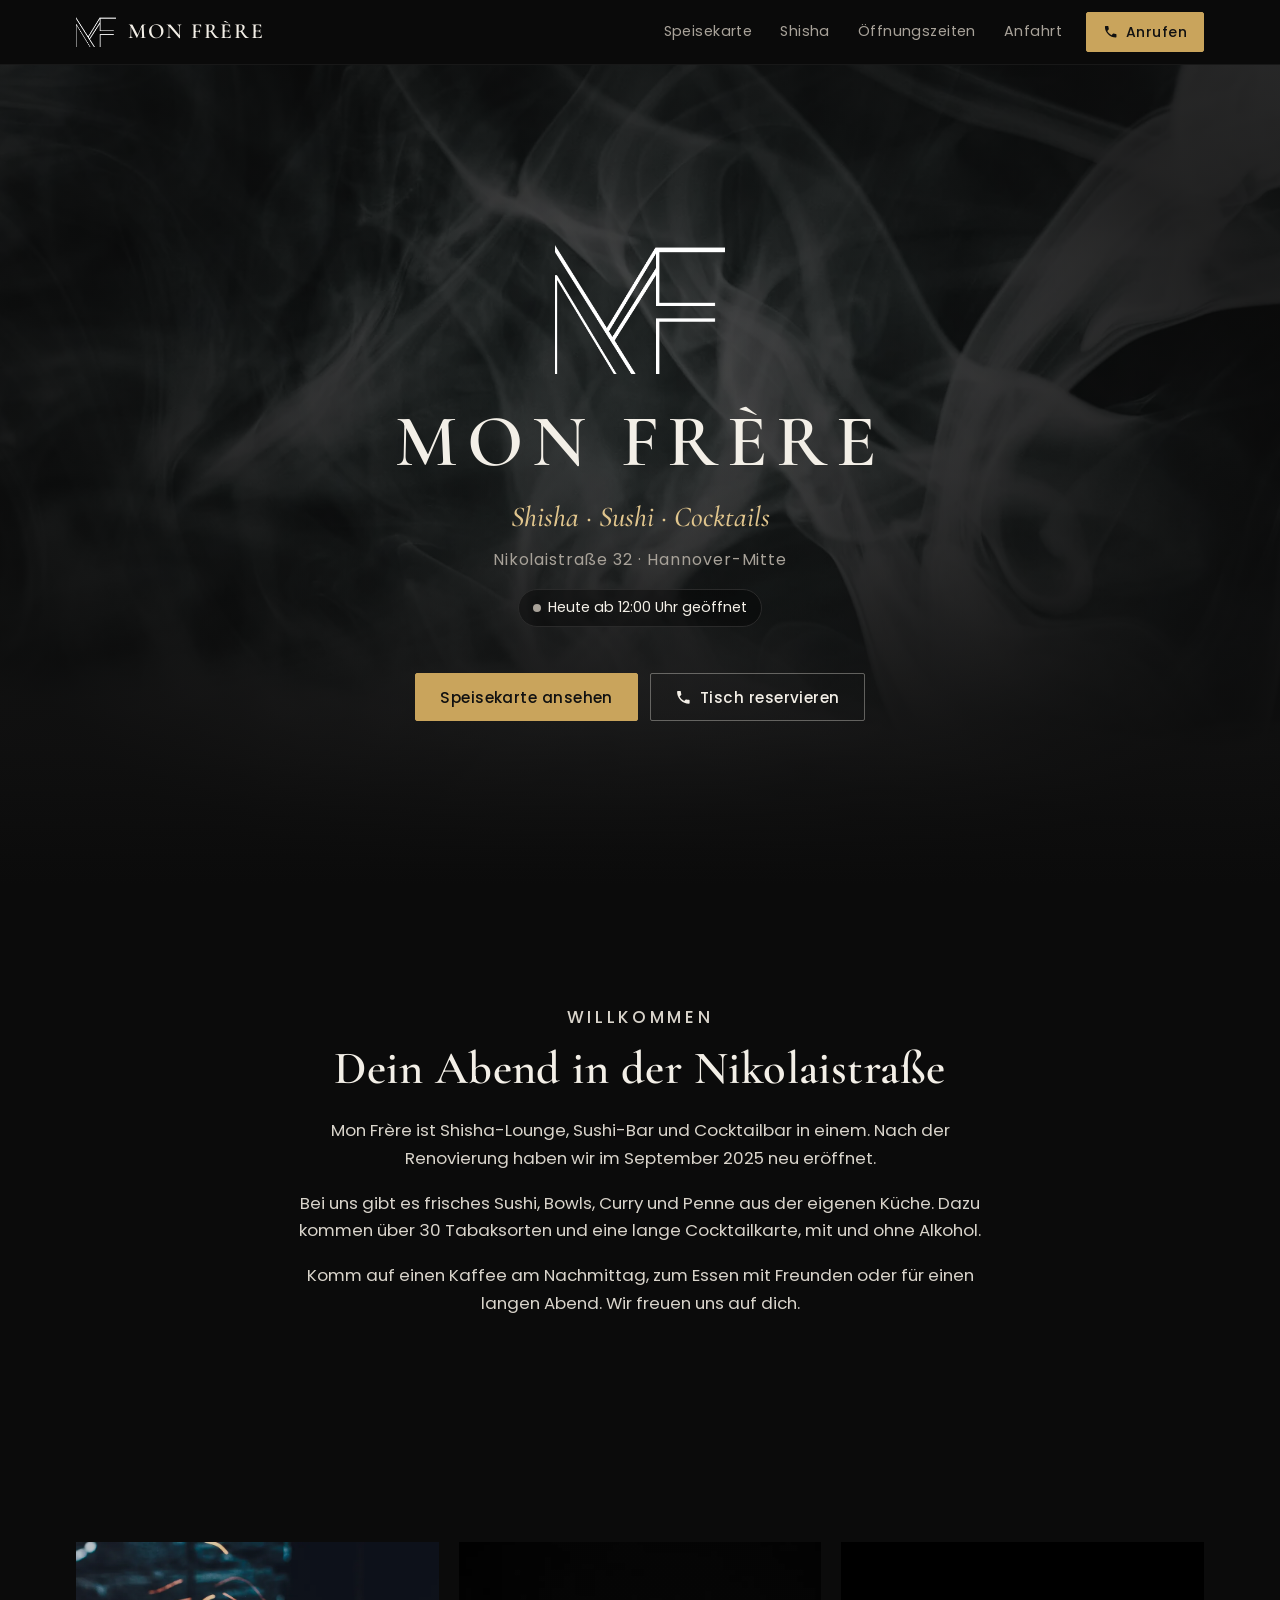
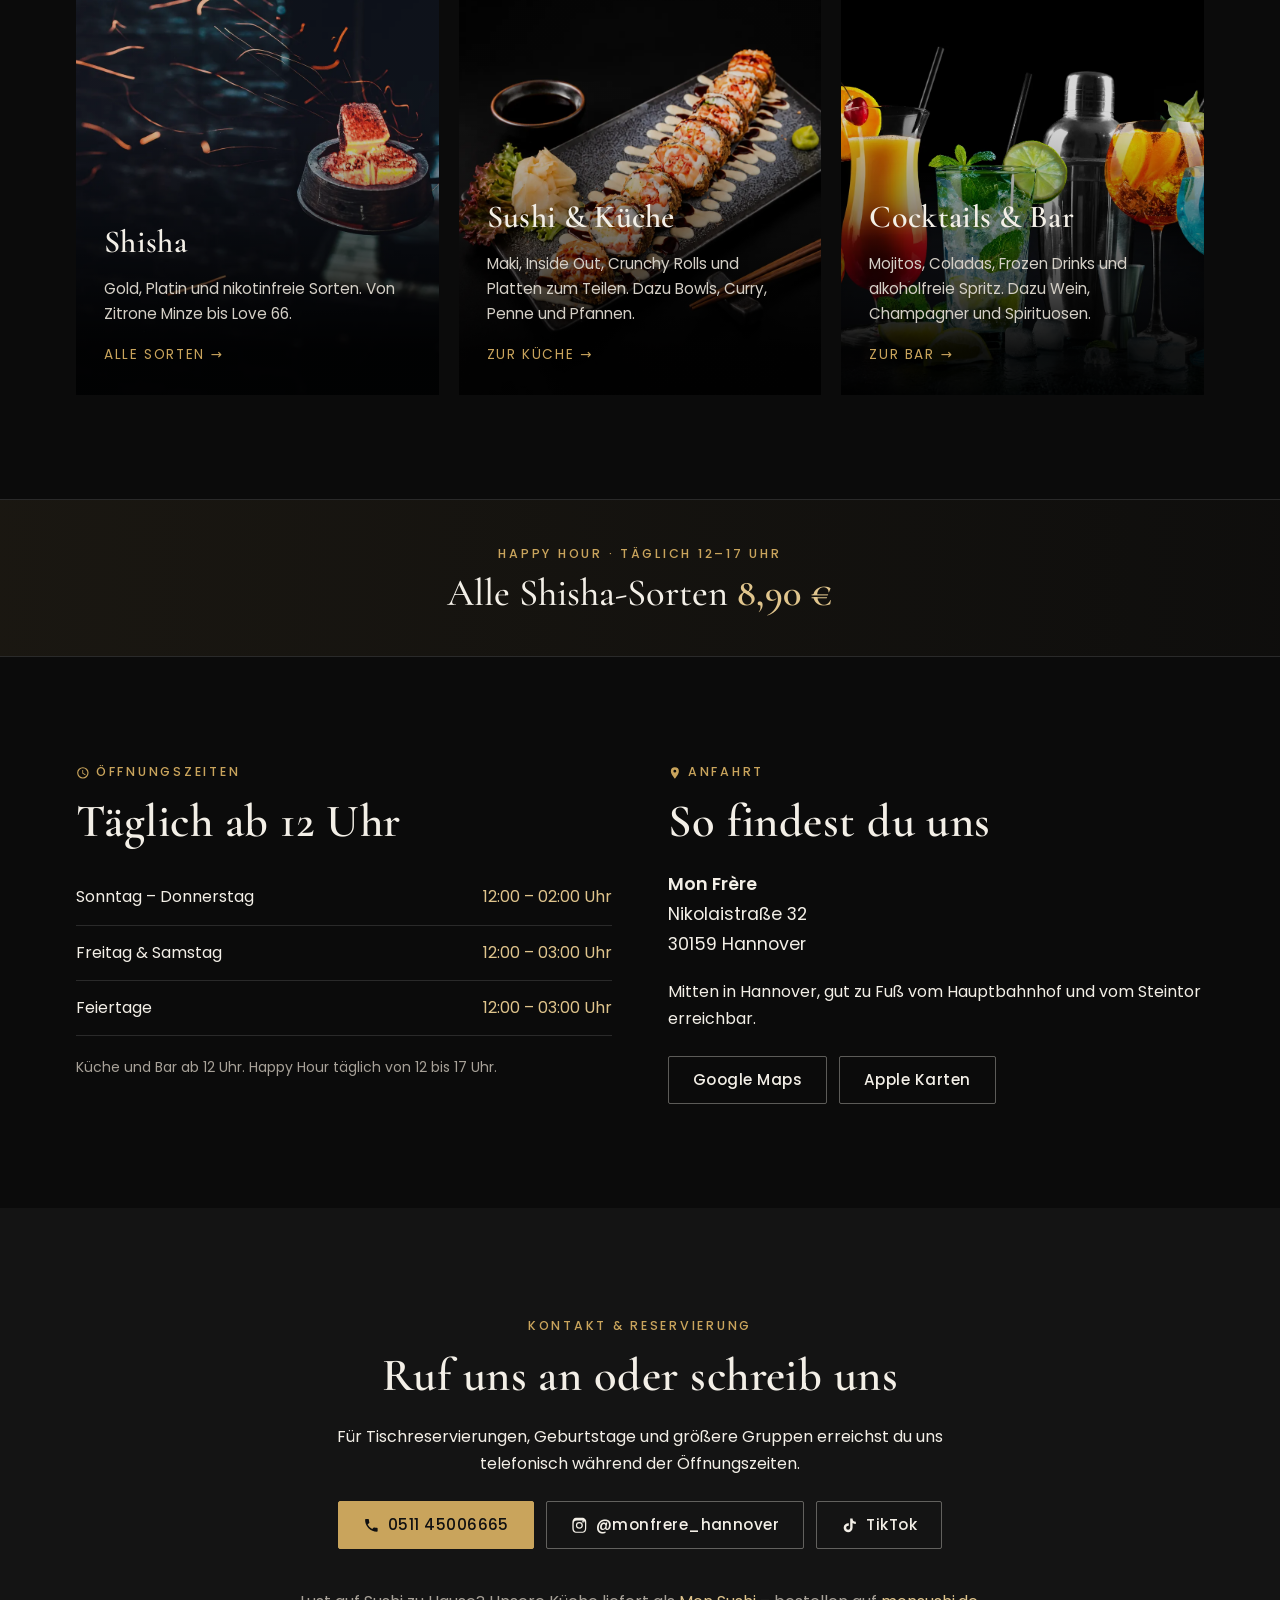
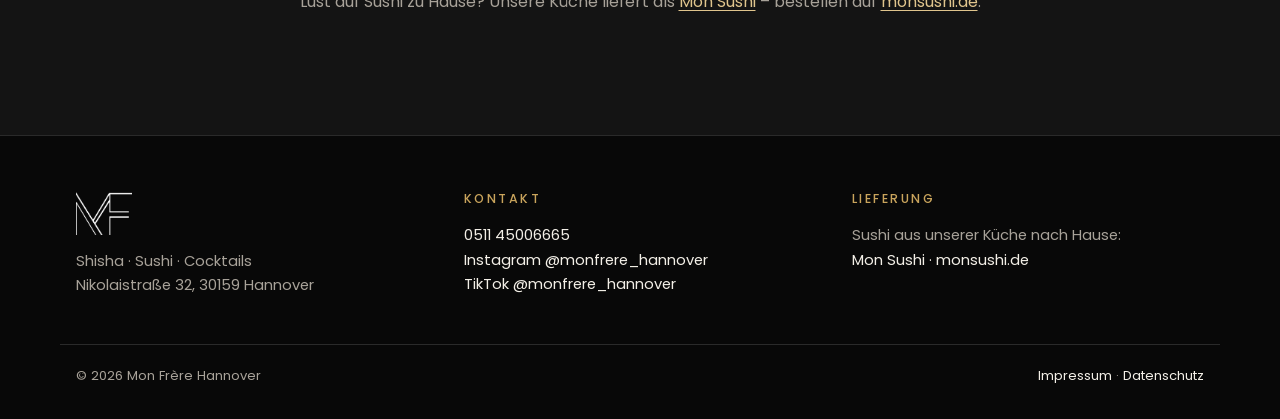
==== index.html @ 3b261437 "Infoseite Mon Frère: Startseite, Speisekarte, Impressum, Datenschutz Co-Authored-By: Claude Opus 5.5" ====
<!doctype html>
<html lang="de">
<head>
<meta charset="utf-8">
<meta name="viewport" content="width=device-width, initial-scale=1">
<title>Mon Frère Hannover – Shisha, Sushi &amp; Cocktails in der Nikolaistraße</title>
<meta name="description" content="Mon Frère in Hannover-Mitte: Shisha-Lounge mit Sushi, Bowls und Cocktails in der Nikolaistraße 32. Täglich ab 12 Uhr geöffnet, Happy Hour bis 17 Uhr.">
<link rel="canonical" href="https://monfrere-hannover.de/">
<meta name="theme-color" content="#0b0b0b">
<meta property="og:type" content="website">
<meta property="og:locale" content="de_DE">
<meta property="og:site_name" content="Mon Frère Hannover">
<meta property="og:title" content="Mon Frère Hannover – Shisha, Sushi &amp; Cocktails in der Nikolaistraße">
<meta property="og:description" content="Mon Frère in Hannover-Mitte: Shisha-Lounge mit Sushi, Bowls und Cocktails in der Nikolaistraße 32. Täglich ab 12 Uhr geöffnet, Happy Hour bis 17 Uhr.">
<meta property="og:url" content="https://monfrere-hannover.de/">
<meta property="og:image" content="https://monfrere-hannover.de/assets/img/og-bild.jpg">
<link rel="icon" type="image/png" sizes="32x32" href="assets/img/favicon-32.png">
<link rel="apple-touch-icon" href="assets/img/apple-touch-icon.png">
<link rel="preload" href="assets/fonts/CormorantGaramond-500.woff" as="font" type="font/woff" crossorigin>
<link rel="stylesheet" href="assets/css/stil.css?v=20261021">
<script type="application/ld+json">{"@context": "https://schema.org", "@type": "BarOrPub", "name": "Mon Frère", "description": "Mon Frère in Hannover-Mitte: Shisha-Lounge mit Sushi, Bowls und Cocktails in der Nikolaistraße 32. Täglich ab 12 Uhr geöffnet, Happy Hour bis 17 Uhr.", "url": "https://monfrere-hannover.de/", "telephone": "+4951145006665", "image": "https://monfrere-hannover.de/assets/img/og-bild.jpg", "logo": "https://monfrere-hannover.de/assets/img/icon-512.png", "priceRange": "€€", "servesCuisine": ["Sushi", "Asiatisch", "Cocktails"], "hasMenu": "https://monfrere-hannover.de/speisekarte.html", "address": {"@type": "PostalAddress", "streetAddress": "Nikolaistraße 32", "postalCode": "30159", "addressLocality": "Hannover", "addressCountry": "DE"}, "geo": {"@type": "GeoCoordinates", "latitude": 52.3822822, "longitude": 9.7329298}, "openingHoursSpecification": [{"@type": "OpeningHoursSpecification", "dayOfWeek": ["Sunday", "Monday", "Tuesday", "Wednesday", "Thursday"], "opens": "12:00", "closes": "02:00"}, {"@type": "OpeningHoursSpecification", "dayOfWeek": ["Friday", "Saturday"], "opens": "12:00", "closes": "03:00"}], "sameAs": ["https://www.instagram.com/monfrere_hannover/", "https://www.tiktok.com/@monfrere_hannover"]}</script>
</head>
<body class="start">
<a class="skip" href="#inhalt">Zum Inhalt springen</a>
<header class="kopf">
  <div class="kopf__innen">
    <a class="kopf__logo" href="index.html" aria-label="Mon Frère – Startseite">
      <img src="assets/img/logo-mf.png" alt="" width="40" height="30">
      <span>Mon Frère</span>
    </a>
    <nav class="kopf__nav" aria-label="Hauptnavigation"><a href="speisekarte.html">Speisekarte</a><a href="speisekarte.html#shisha">Shisha</a><a href="index.html#zeiten">Öffnungszeiten</a><a href="index.html#anfahrt">Anfahrt</a></nav>
    <a class="knopf knopf--klein" href="tel:+4951145006665"><svg viewBox="0 0 24 24" aria-hidden="true"><path d="M6.6 10.8a15.1 15.1 0 0 0 6.6 6.6l2.2-2.2a1 1 0 0 1 1-.25 11.4 11.4 0 0 0 3.6.57 1 1 0 0 1 1 1V20a1 1 0 0 1-1 1A17 17 0 0 1 3 4a1 1 0 0 1 1-1h3.5a1 1 0 0 1 1 1c0 1.25.2 2.45.57 3.57a1 1 0 0 1-.25 1z"/></svg><span>Anrufen</span></a>
  </div>
</header>
<main id="inhalt">

<section class="held">
  <div class="held__bild" aria-hidden="true"></div>
  <div class="held__innen">
    <img class="held__logo" src="assets/img/logo-mf.png" alt="" width="180" height="137">
    <h1>Mon Frère</h1>
    <p class="held__zeile">Shisha · Sushi · Cocktails</p>
    <p class="held__ort">Nikolaistraße 32 · Hannover-Mitte</p>
    <p class="status" id="jetzt" hidden></p>
    <div class="held__knoepfe">
      <a class="knopf" href="speisekarte.html">Speisekarte ansehen</a>
      <a class="knopf knopf--rand" href="tel:+4951145006665"><svg viewBox="0 0 24 24" aria-hidden="true"><path d="M6.6 10.8a15.1 15.1 0 0 0 6.6 6.6l2.2-2.2a1 1 0 0 1 1-.25 11.4 11.4 0 0 0 3.6.57 1 1 0 0 1 1 1V20a1 1 0 0 1-1 1A17 17 0 0 1 3 4a1 1 0 0 1 1-1h3.5a1 1 0 0 1 1 1c0 1.25.2 2.45.57 3.57a1 1 0 0 1-.25 1z"/></svg><span>Tisch reservieren</span></a>
    </div>
  </div>
</section>

<section class="abschnitt willkommen">
  <div class="eng">
    <p class="dachzeile">Willkommen</p>
    <h2>Dein Abend in der Nikolaistraße</h2>
    <p>Mon Frère ist Shisha-Lounge, Sushi-Bar und Cocktailbar in einem. Nach der Renovierung haben wir im September 2025 neu eröffnet.</p><p>Bei uns gibt es frisches Sushi, Bowls, Curry und Penne aus der eigenen Küche. Dazu kommen über 30 Tabaksorten und eine lange Cocktailkarte, mit und ohne Alkohol.</p><p>Komm auf einen Kaffee am Nachmittag, zum Essen mit Freunden oder für einen langen Abend. Wir freuen uns auf dich.</p>
  </div>
</section>

<section class="abschnitt" aria-labelledby="angebot">
  <div class="breit">
    <h2 id="angebot" class="sr-only">Unser Angebot</h2>
    <div class="bereiche">
      <a class="bereich" href="speisekarte.html#shisha">
        <img src="assets/img/shisha-funken.webp" alt="Shisha-Kopf mit glühender Kohle" loading="lazy" width="800" height="600">
        <div class="bereich__text">
          <h3>Shisha</h3>
          <p>Gold, Platin und nikotinfreie Sorten. Von Zitrone Minze bis Love 66.</p>
          <span class="pfeil">Alle Sorten →</span>
        </div>
      </a>
      <a class="bereich" href="speisekarte.html#sushi">
        <img src="assets/img/crunchy-roll.webp" alt="Crunchy Roll von Mon Frère auf schwarzem Teller" loading="lazy" width="800" height="600">
        <div class="bereich__text">
          <h3>Sushi &amp; Küche</h3>
          <p>Maki, Inside Out, Crunchy Rolls und Platten zum Teilen. Dazu Bowls, Curry, Penne und Pfannen.</p>
          <span class="pfeil">Zur Küche →</span>
        </div>
      </a>
      <a class="bereich" href="speisekarte.html#cocktails">
        <img src="assets/img/cocktails.webp" alt="Verschiedene bunte Cocktails auf einer Bar" loading="lazy" width="800" height="600">
        <div class="bereich__text">
          <h3>Cocktails &amp; Bar</h3>
          <p>Mojitos, Coladas, Frozen Drinks und alkoholfreie Spritz. Dazu Wein, Champagner und Spirituosen.</p>
          <span class="pfeil">Zur Bar →</span>
        </div>
      </a>
    </div>
  </div>
</section>

<section class="happy">
  <div class="happy__innen">
    <p class="dachzeile">Happy Hour · täglich 12–17 Uhr</p>
    <p class="happy__preis">Alle Shisha-Sorten <strong>8,90 €</strong></p>
  </div>
</section>

<section class="abschnitt" id="zeiten">
  <div class="zwei">
    <div>
      <p class="dachzeile"><svg viewBox="0 0 24 24" aria-hidden="true"><path d="M12 2a10 10 0 1 0 0 20 10 10 0 0 0 0-20zm0 18a8 8 0 1 1 0-16 8 8 0 0 1 0 16zm.5-13H11v6l5.2 3.2.8-1.3-4.5-2.7z"/></svg> Öffnungszeiten</p>
      <h2>Täglich ab 12 Uhr</h2>
      <table class="zeiten"><tr><th scope="row">Sonntag – Donnerstag</th><td>12:00 – 02:00 Uhr</td></tr><tr><th scope="row">Freitag &amp; Samstag</th><td>12:00 – 03:00 Uhr</td></tr><tr><th scope="row">Feiertage</th><td>12:00 – 03:00 Uhr</td></tr></table>
      <p class="klein">Küche und Bar ab 12 Uhr. Happy Hour täglich von 12 bis 17 Uhr.</p>
    </div>
    <div id="anfahrt">
      <p class="dachzeile"><svg viewBox="0 0 24 24" aria-hidden="true"><path d="M12 2a7 7 0 0 0-7 7c0 5.25 7 13 7 13s7-7.75 7-13a7 7 0 0 0-7-7zm0 9.5A2.5 2.5 0 1 1 12 6.5a2.5 2.5 0 0 1 0 5z"/></svg> Anfahrt</p>
      <h2>So findest du uns</h2>
      <address>
        <strong>Mon Frère</strong><br>
        Nikolaistraße 32<br>
        30159 Hannover
      </address>
      <p>Mitten in Hannover, gut zu Fuß vom Hauptbahnhof und vom Steintor erreichbar.</p>
      <div class="knopfreihe">
        <a class="knopf knopf--rand" href="https://www.google.com/maps/search/?api=1&query=Mon+Fr%C3%A8re+Nikolaistra%C3%9Fe+32+30159+Hannover" rel="noopener" target="_blank">Google Maps</a>
        <a class="knopf knopf--rand" href="https://maps.apple.com/?q=Mon%20Fr%C3%A8re&address=Nikolaistra%C3%9Fe%2032,%2030159%20Hannover&ll=52.3822822,9.7329298" rel="noopener" target="_blank">Apple Karten</a>
      </div>
    </div>
  </div>
</section>

<section class="abschnitt kontakt" id="kontakt">
  <div class="eng mitte">
    <p class="dachzeile">Kontakt & Reservierung</p>
    <h2>Ruf uns an oder schreib uns</h2>
    <p>Für Tischreservierungen, Geburtstage und größere Gruppen erreichst du uns telefonisch während der Öffnungszeiten.</p>
    <div class="knopfreihe knopfreihe--mitte">
      <a class="knopf" href="tel:+4951145006665"><svg viewBox="0 0 24 24" aria-hidden="true"><path d="M6.6 10.8a15.1 15.1 0 0 0 6.6 6.6l2.2-2.2a1 1 0 0 1 1-.25 11.4 11.4 0 0 0 3.6.57 1 1 0 0 1 1 1V20a1 1 0 0 1-1 1A17 17 0 0 1 3 4a1 1 0 0 1 1-1h3.5a1 1 0 0 1 1 1c0 1.25.2 2.45.57 3.57a1 1 0 0 1-.25 1z"/></svg><span>0511 45006665</span></a>
      <a class="knopf knopf--rand" href="https://www.instagram.com/monfrere_hannover/" rel="noopener" target="_blank"><svg viewBox="0 0 24 24" aria-hidden="true"><path d="M12 7a5 5 0 1 0 0 10 5 5 0 0 0 0-10zm0 8.2a3.2 3.2 0 1 1 0-6.4 3.2 3.2 0 0 1 0 6.4zM17.3 5.5a1.2 1.2 0 1 0 0 2.4 1.2 1.2 0 0 0 0-2.4zM21.9 7.1c-.1-1.6-.4-3-1.6-4.2S17.7 1.3 16.1 1.2C14.4 1.1 9.6 1.1 7.9 1.2 6.3 1.3 4.9 1.6 3.7 2.8S2.1 5.5 2 7.1C1.9 8.8 1.9 15.2 2 16.9c.1 1.6.4 3 1.6 4.2s2.6 1.5 4.2 1.6c1.7.1 6.5.1 8.2 0 1.6-.1 3-.4 4.2-1.6s1.5-2.6 1.6-4.2c.1-1.7.1-8.1.1-9.8zm-2.2 11.7a3.3 3.3 0 0 1-1.9 1.9c-1.3.5-4.4.4-5.8.4s-4.5.1-5.8-.4a3.3 3.3 0 0 1-1.9-1.9c-.5-1.3-.4-4.4-.4-5.8s-.1-4.5.4-5.8a3.3 3.3 0 0 1 1.9-1.9C7.5 4.8 10.6 4.9 12 4.9s4.5-.1 5.8.4a3.3 3.3 0 0 1 1.9 1.9c.5 1.3.4 4.4.4 5.8s.1 4.5-.4 5.8z"/></svg><span>@monfrere_hannover</span></a>
      <a class="knopf knopf--rand" href="https://www.tiktok.com/@monfrere_hannover" rel="noopener" target="_blank"><svg viewBox="0 0 24 24" aria-hidden="true"><path d="M16.6 2h-3.4v13.4a2.9 2.9 0 1 1-2.9-2.9c.3 0 .6 0 .9.1V9.1a6.4 6.4 0 1 0 5.4 6.3V8.6a8 8 0 0 0 4.7 1.5V6.7a4.7 4.7 0 0 1-4.7-4.7z"/></svg><span>TikTok</span></a>
    </div>
    <p class="lieferung">Lust auf Sushi zu Hause? Unsere Küche liefert als <a href="https://monsushi.de/" rel="noopener" target="_blank">Mon Sushi</a> – bestellen auf <a href="https://monsushi.de/" rel="noopener" target="_blank">monsushi.de</a>.</p>
  </div>
</section>

</main>
<footer class="fuss">
  <div class="fuss__innen">
    <div class="fuss__marke">
      <img src="assets/img/logo-mf.png" alt="Mon Frère" width="64" height="48">
      <p>Shisha · Sushi · Cocktails<br>Nikolaistraße 32, 30159 Hannover</p>
    </div>
    <div class="fuss__spalte">
      <h2>Kontakt</h2>
      <p><a href="tel:+4951145006665">0511 45006665</a><br>
      <a href="https://www.instagram.com/monfrere_hannover/" rel="noopener" target="_blank">Instagram @monfrere_hannover</a><br>
      <a href="https://www.tiktok.com/@monfrere_hannover" rel="noopener" target="_blank">TikTok @monfrere_hannover</a></p>
    </div>
    <div class="fuss__spalte">
      <h2>Lieferung</h2>
      <p>Sushi aus unserer Küche nach Hause:<br><a href="https://monsushi.de/" rel="noopener" target="_blank">Mon Sushi · monsushi.de</a></p>
    </div>
  </div>
  <div class="fuss__unten">
    <span>© 2026 Mon Frère Hannover</span>
    <span><a href="impressum.html">Impressum</a> · <a href="datenschutz.html">Datenschutz</a></span>
  </div>
</footer>
<script>
(function(){
  // Öffnungszeiten in Minuten ab Mitternacht, Schließzeit nach Mitternacht = +1440
  var plan = [[720, 1560], [720, 1560], [720, 1560], [720, 1560], [720, 1560], [720, 1620], [720, 1620]]; // Index 0 = Sonntag
  var el = document.getElementById('jetzt');
  if (!el) return;
  function berlin(){
    var p = new Intl.DateTimeFormat('de-DE',{timeZone:'Europe/Berlin',weekday:'short',hour:'2-digit',minute:'2-digit',hour12:false}).formatToParts(new Date());
    var o = {}; p.forEach(function(x){o[x.type]=x.value;});
    var tage = {'So':0,'Mo':1,'Di':2,'Mi':3,'Do':4,'Fr':5,'Sa':6};
    return {tag: tage[o.weekday.replace('.','')], min: (parseInt(o.hour,10)%24)*60+parseInt(o.minute,10)};
  }
  function uhr(m){ m = m % 1440; return String(Math.floor(m/60)).padStart(2,'0')+':'+String(m%60).padStart(2,'0'); }
  try {
    var n = berlin(), heute = plan[n.tag], gestern = plan[(n.tag+6)%7];
    var text, offen = false;
    if (gestern && n.min < gestern[1]-1440) { offen = true; text = 'Jetzt geöffnet · bis ' + uhr(gestern[1]) + ' Uhr'; }
    else if (heute && n.min >= heute[0]) { offen = true; text = 'Jetzt geöffnet · bis ' + uhr(heute[1]) + ' Uhr'; }
    else if (heute) { text = 'Heute ab ' + uhr(heute[0]) + ' Uhr geöffnet'; }
    if (text) { el.textContent = text; el.classList.add(offen ? 'ist-offen' : 'ist-zu'); el.hidden = false; }
  } catch(err) {}
})();
</script>
</body>
</html>
---- assets/css/stil.css ----
/* Mon Frère – monfrere-hannover.de */

@font-face { font-family: "Cormorant"; src: url("../fonts/CormorantGaramond-500.woff") format("woff"); font-weight: 500; font-display: swap; }
@font-face { font-family: "Cormorant"; src: url("../fonts/CormorantGaramond-600.woff") format("woff"); font-weight: 600; font-display: swap; }
@font-face { font-family: "Cormorant"; src: url("../fonts/CormorantGaramond-500Italic.woff") format("woff"); font-weight: 500; font-style: italic; font-display: swap; }
@font-face { font-family: "Poppins"; src: url("../fonts/Poppins-Regular.woff") format("woff"); font-weight: 400; font-display: swap; }
@font-face { font-family: "Poppins"; src: url("../fonts/Poppins-Medium.woff") format("woff"); font-weight: 500; font-display: swap; }
@font-face { font-family: "Poppins"; src: url("../fonts/Poppins-SemiBold.woff") format("woff"); font-weight: 600; font-display: swap; }

:root {
  --bg: #0b0b0b;
  --flaeche: #141414;
  --flaeche-2: #1b1b1b;
  --linie: #2a2a2a;
  --text: #f3efe7;
  --gedimmt: #a8a299;
  --gold: #c9a45c;
  --gold-hell: #e0c58d;
  --gruen: #7fc48f;
  --serif: "Cormorant", "Times New Roman", serif;
  --sans: "Poppins", system-ui, -apple-system, "Segoe UI", sans-serif;
  --rand: 16px;
  --max: 1160px;
  --kopf: 64px;
  color-scheme: dark;
}

*, *::before, *::after { box-sizing: border-box; }
html { scroll-behavior: smooth; scroll-padding-top: calc(var(--kopf) + 60px); -webkit-text-size-adjust: 100%; }
body {
  margin: 0;
  background: var(--bg);
  color: var(--text);
  font: 400 16px/1.65 var(--sans);
  overflow-x: hidden;
}
img { max-width: 100%; display: block; }
a { color: var(--gold-hell); text-underline-offset: 3px; }
a:hover { color: var(--text); }
h1, h2, h3, h4 { font-family: var(--serif); font-weight: 600; line-height: 1.1; margin: 0 0 .5em; letter-spacing: .01em; }
h1 { font-size: clamp(2.6rem, 8vw, 4.6rem); }
h2 { font-size: clamp(2rem, 5vw, 2.9rem); }
h3 { font-size: 1.6rem; }
p { margin: 0 0 1em; }
svg { width: 1.1em; height: 1.1em; fill: currentColor; flex: none; }
:focus-visible { outline: 2px solid var(--gold); outline-offset: 3px; }
[hidden] { display: none !important; }
.sr-only { position: absolute; width: 1px; height: 1px; overflow: hidden; clip: rect(0 0 0 0); white-space: nowrap; }
.skip { position: absolute; left: -9999px; top: 8px; background: var(--gold); color: #000; padding: 8px 14px; z-index: 100; }
.skip:focus { left: 8px; }

.eng { max-width: 720px; margin: 0 auto; padding: 0 var(--rand); }
.breit { max-width: var(--max); margin: 0 auto; padding: 0 var(--rand); }
.mitte { text-align: center; }
.klein { font-size: .875rem; color: var(--gedimmt); }
.dachzeile {
  display: inline-flex; align-items: center; gap: .5em;
  font: 500 .78rem/1.2 var(--sans); letter-spacing: .22em; text-transform: uppercase;
  color: var(--gold); margin-bottom: 1rem;
}
.abschnitt { padding: clamp(56px, 9vw, 104px) 0; }

/* Knöpfe */
.knopf {
  display: inline-flex; align-items: center; justify-content: center; gap: .55em;
  min-height: 48px; padding: 12px 24px;
  background: var(--gold); color: #111; border: 1px solid var(--gold);
  font: 500 .95rem/1 var(--sans); letter-spacing: .03em; text-decoration: none;
  border-radius: 2px; transition: background .2s, color .2s, border-color .2s;
}
.knopf:hover { background: var(--gold-hell); border-color: var(--gold-hell); color: #111; }
.knopf--rand { background: transparent; color: var(--text); border-color: rgba(243, 239, 231, .35); }
.knopf--rand:hover { background: rgba(243, 239, 231, .08); color: var(--text); border-color: var(--text); }
.knopf--klein { min-height: 40px; padding: 8px 16px; font-size: .875rem; }
.knopfreihe { display: flex; flex-wrap: wrap; gap: 12px; margin-top: 1.5rem; }
.knopfreihe--mitte { justify-content: center; }

/* Kopf */
.kopf {
  position: sticky; top: 0; z-index: 50;
  background: rgba(11, 11, 11, .86);
  backdrop-filter: blur(10px); -webkit-backdrop-filter: blur(10px);
  border-bottom: 1px solid rgba(255, 255, 255, .06);
}
.kopf__innen { max-width: var(--max); margin: 0 auto; padding: 0 var(--rand); height: var(--kopf); display: flex; align-items: center; gap: 24px; }
.kopf__logo { display: flex; align-items: center; gap: 12px; text-decoration: none; color: var(--text); }
.kopf__logo img { width: 40px; height: auto; }
.kopf__logo span { font: 600 1.35rem/1 var(--serif); letter-spacing: .08em; text-transform: uppercase; }
.kopf__nav { display: flex; gap: 28px; margin-left: auto; }
.kopf__nav a { color: var(--gedimmt); text-decoration: none; font-size: .9rem; letter-spacing: .03em; }
.kopf__nav a:hover, .kopf__nav a[aria-current] { color: var(--text); }
@media (max-width: 860px) {
  .kopf__nav { display: none; }
  .kopf__innen .knopf--klein { margin-left: auto; }
}
@media (max-width: 380px) {
  .kopf__logo span { display: none; }
}

/* Startbereich */
.held { position: relative; min-height: calc(100svh - var(--kopf)); display: grid; place-items: center; text-align: center; overflow: hidden; isolation: isolate; }
.held__bild {
  position: absolute; inset: 0; z-index: -1;
  background:
    radial-gradient(ellipse at center, rgba(11, 11, 11, .35) 0%, rgba(11, 11, 11, .85) 75%),
    linear-gradient(to bottom, rgba(11, 11, 11, .2), var(--bg) 98%),
    url("../img/rauch.webp") center / cover no-repeat;
}
.held__innen { padding: 72px var(--rand); max-width: 760px; }
.held__logo { width: clamp(110px, 22vw, 170px); height: auto; margin: 0 auto 28px; }
.held h1 { text-transform: uppercase; letter-spacing: .12em; margin-bottom: .2em; }
.held__zeile { font: italic 500 clamp(1.3rem, 3.5vw, 1.8rem)/1.3 var(--serif); color: var(--gold-hell); margin-bottom: .4em; }
.held__ort { color: var(--gedimmt); letter-spacing: .06em; }
.held__knoepfe { display: flex; flex-wrap: wrap; justify-content: center; gap: 12px; margin-top: 2rem; }
.status { display: inline-flex; align-items: center; gap: .5em; font-size: .9rem; padding: 6px 14px; border: 1px solid var(--linie); border-radius: 999px; background: rgba(0, 0, 0, .4); }
.status::before { content: ""; width: 8px; height: 8px; border-radius: 50%; background: var(--gedimmt); }
.status.ist-offen::before { background: var(--gruen); box-shadow: 0 0 0 4px rgba(127, 196, 143, .18); }

/* Willkommen */
.willkommen { text-align: center; }
.willkommen p { color: #d9d4cb; font-size: 1.05rem; }

/* Bereiche */
.bereiche { display: grid; gap: 20px; grid-template-columns: repeat(auto-fit, minmax(min(100%, 300px), 1fr)); }
.bereich { position: relative; display: block; aspect-ratio: 4 / 5; overflow: hidden; color: var(--text); text-decoration: none; background: var(--flaeche); }
.bereich img { position: absolute; inset: 0; width: 100%; height: 100%; object-fit: cover; transition: transform .6s ease; }
.bereich::after { content: ""; position: absolute; inset: 0; background: linear-gradient(to top, rgba(0, 0, 0, .92) 10%, rgba(0, 0, 0, .15) 60%); }
.bereich:hover img { transform: scale(1.05); }
.bereich__text { position: absolute; z-index: 1; left: 0; right: 0; bottom: 0; padding: 28px; }
.bereich__text h3 { font-size: 2rem; }
.bereich__text p { color: #d4cfc6; font-size: .95rem; }
.pfeil { color: var(--gold); font-size: .85rem; letter-spacing: .12em; text-transform: uppercase; }
@media (max-width: 640px) { .bereich { aspect-ratio: 4 / 3.6; } }

/* Happy Hour */
.happy { border-top: 1px solid var(--linie); border-bottom: 1px solid var(--linie); background: linear-gradient(90deg, rgba(201, 164, 92, .08), rgba(201, 164, 92, .02)); }
.happy__innen { max-width: var(--max); margin: 0 auto; padding: 40px var(--rand); text-align: center; }
.happy .dachzeile { margin-bottom: .5rem; }
.happy__preis { font: 500 clamp(1.7rem, 4.5vw, 2.4rem)/1.2 var(--serif); margin: 0; }
.happy__preis strong { color: var(--gold-hell); font-weight: 600; }

/* Zwei Spalten */
.zwei { max-width: var(--max); margin: 0 auto; padding: 0 var(--rand); display: grid; gap: 56px; grid-template-columns: repeat(auto-fit, minmax(min(100%, 380px), 1fr)); }
.zeiten { width: 100%; border-collapse: collapse; margin: 1rem 0 1.2rem; }
.zeiten th, .zeiten td { padding: 14px 0; border-bottom: 1px solid var(--linie); text-align: left; font-weight: 400; }
.zeiten td { text-align: right; color: var(--gold-hell); white-space: nowrap; }
address { font-style: normal; font-size: 1.1rem; line-height: 1.7; margin: 1rem 0 1.2rem; }

/* Kontakt */
.kontakt { background: var(--flaeche); }
.lieferung { margin-top: 2.5rem; color: var(--gedimmt); }

/* Fuß */
.fuss { border-top: 1px solid var(--linie); background: #080808; }
.fuss__innen { max-width: var(--max); margin: 0 auto; padding: 56px var(--rand) 32px; display: grid; gap: 36px; grid-template-columns: repeat(auto-fit, minmax(min(100%, 220px), 1fr)); }
.fuss__marke img { width: 56px; height: auto; margin-bottom: 14px; }
.fuss p { color: var(--gedimmt); font-size: .92rem; }
.fuss h2 { font: 500 .78rem/1.2 var(--sans); letter-spacing: .2em; text-transform: uppercase; color: var(--gold); margin-bottom: 1rem; }
.fuss a { color: var(--text); text-decoration: none; }
.fuss a:hover { color: var(--gold-hell); }
.fuss__unten { max-width: var(--max); margin: 0 auto; padding: 20px var(--rand) 32px; display: flex; flex-wrap: wrap; justify-content: space-between; gap: 8px; font-size: .82rem; color: var(--gedimmt); border-top: 1px solid var(--linie); }

/* Speisekarte */
.karte-kopf { padding: clamp(48px, 7vw, 80px) 0 28px; }
.karte-kopf p { color: var(--gedimmt); max-width: 620px; }
.suche input {
  width: 100%; max-width: 480px; min-height: 48px; margin-top: .5rem;
  padding: 12px 16px; background: var(--flaeche); color: var(--text);
  border: 1px solid var(--linie); border-radius: 2px; font: inherit;
}
.suche input::placeholder { color: #77726b; }
.suche input:focus { outline: none; border-color: var(--gold); }

.tabs { position: sticky; top: var(--kopf); z-index: 40; background: rgba(11, 11, 11, .94); backdrop-filter: blur(8px); -webkit-backdrop-filter: blur(8px); border-bottom: 1px solid var(--linie); }
.tabs__innen { max-width: var(--max); margin: 0 auto; padding: 0 var(--rand); display: flex; gap: 6px; overflow-x: auto; scrollbar-width: none; }
.tabs__innen::-webkit-scrollbar { display: none; }
.tabs a { flex: none; padding: 14px 12px; color: var(--gedimmt); text-decoration: none; font-size: .9rem; white-space: nowrap; border-bottom: 2px solid transparent; }
.tabs a:hover { color: var(--text); border-bottom-color: var(--gold); }

.gruppe { padding-bottom: 32px; }
.gruppe__kopf {
  position: relative; height: clamp(150px, 24vw, 240px); margin-bottom: 36px;
  display: flex; align-items: flex-end;
  background: linear-gradient(to top, var(--bg) 2%, rgba(11, 11, 11, .35) 70%), var(--bild) center / cover no-repeat;
}
.gruppe__kopf h2 { width: 100%; max-width: var(--max); margin: 0 auto; padding: 0 var(--rand) 8px; text-transform: uppercase; letter-spacing: .08em; }
.gruppe__intro { padding: 14px 18px; border-left: 2px solid var(--gold); background: var(--flaeche); color: #d9d4cb; margin-bottom: 32px; }

.kats { columns: 2 420px; column-gap: 64px; }
.kat { break-inside: avoid; margin-bottom: 44px; }
.kat__kopf { display: flex; align-items: baseline; justify-content: space-between; gap: 12px; border-bottom: 1px solid var(--linie); padding-bottom: 8px; margin-bottom: 10px; }
.kat__kopf h3 { margin: 0; font-size: 1.75rem; }
.groessen { display: flex; gap: 0; font-size: .78rem; color: var(--gold); letter-spacing: .05em; }
.groessen span { width: 72px; text-align: right; }
.kat h4 { font: 500 .78rem/1.2 var(--sans); letter-spacing: .18em; text-transform: uppercase; color: var(--gold); margin: 22px 0 6px; }
.hinweis { font-size: .86rem; color: var(--gedimmt); font-style: italic; margin-bottom: 10px; }

.arts { list-style: none; margin: 0; padding: 0; }
.art { display: flex; gap: 12px; padding: 9px 0; border-bottom: 1px dashed rgba(255, 255, 255, .07); }
.art:last-child { border-bottom: 0; }
.nr { flex: none; width: 26px; color: var(--gold); font-size: .85rem; font-weight: 500; padding-top: 2px; }
.name { flex: 1; min-width: 0; font-weight: 500; }
.txt { display: block; font-weight: 400; font-size: .85rem; color: var(--gedimmt); line-height: 1.5; margin-top: 2px; }
.preise { display: flex; flex: none; }
.p { width: 72px; text-align: right; white-space: nowrap; color: var(--gold-hell); font-variant-numeric: tabular-nums; }
.z { font-size: .62em; color: var(--gedimmt); margin-left: 3px; font-weight: 400; }
@media (max-width: 420px) { .p, .groessen span { width: 64px; } }

.chips { list-style: none; margin: 4px 0 0; padding: 0; display: flex; flex-wrap: wrap; gap: 8px; }
.chips li { padding: 6px 12px; border: 1px solid var(--linie); border-radius: 999px; font-size: .88rem; background: var(--flaeche); }
.chips em { font-style: normal; color: var(--gedimmt); }
.leer { text-align: center; color: var(--gedimmt); padding: 48px var(--rand); }

.legende { background: var(--flaeche); }
.legende .zwei { padding: 0; gap: 32px; }
.legende ul { list-style: none; padding: 0; margin: 0; columns: 2 200px; font-size: .88rem; color: var(--gedimmt); }
.legende li { margin-bottom: 4px; break-inside: avoid; }
.legende b { color: var(--gold); display: inline-block; min-width: 1.8em; }
.legende h3 { font-size: 1.3rem; }

/* Textseiten */
.text h1 { font-size: clamp(2.4rem, 6vw, 3.4rem); margin-bottom: 1.2rem; }
.text h2 { font: 600 1.05rem/1.3 var(--sans); margin: 2rem 0 .5rem; color: var(--gold-hell); }
.text p { color: #d9d4cb; }

@media (prefers-reduced-motion: reduce) {
  html { scroll-behavior: auto; }
  .bereich img { transition: none; }
}
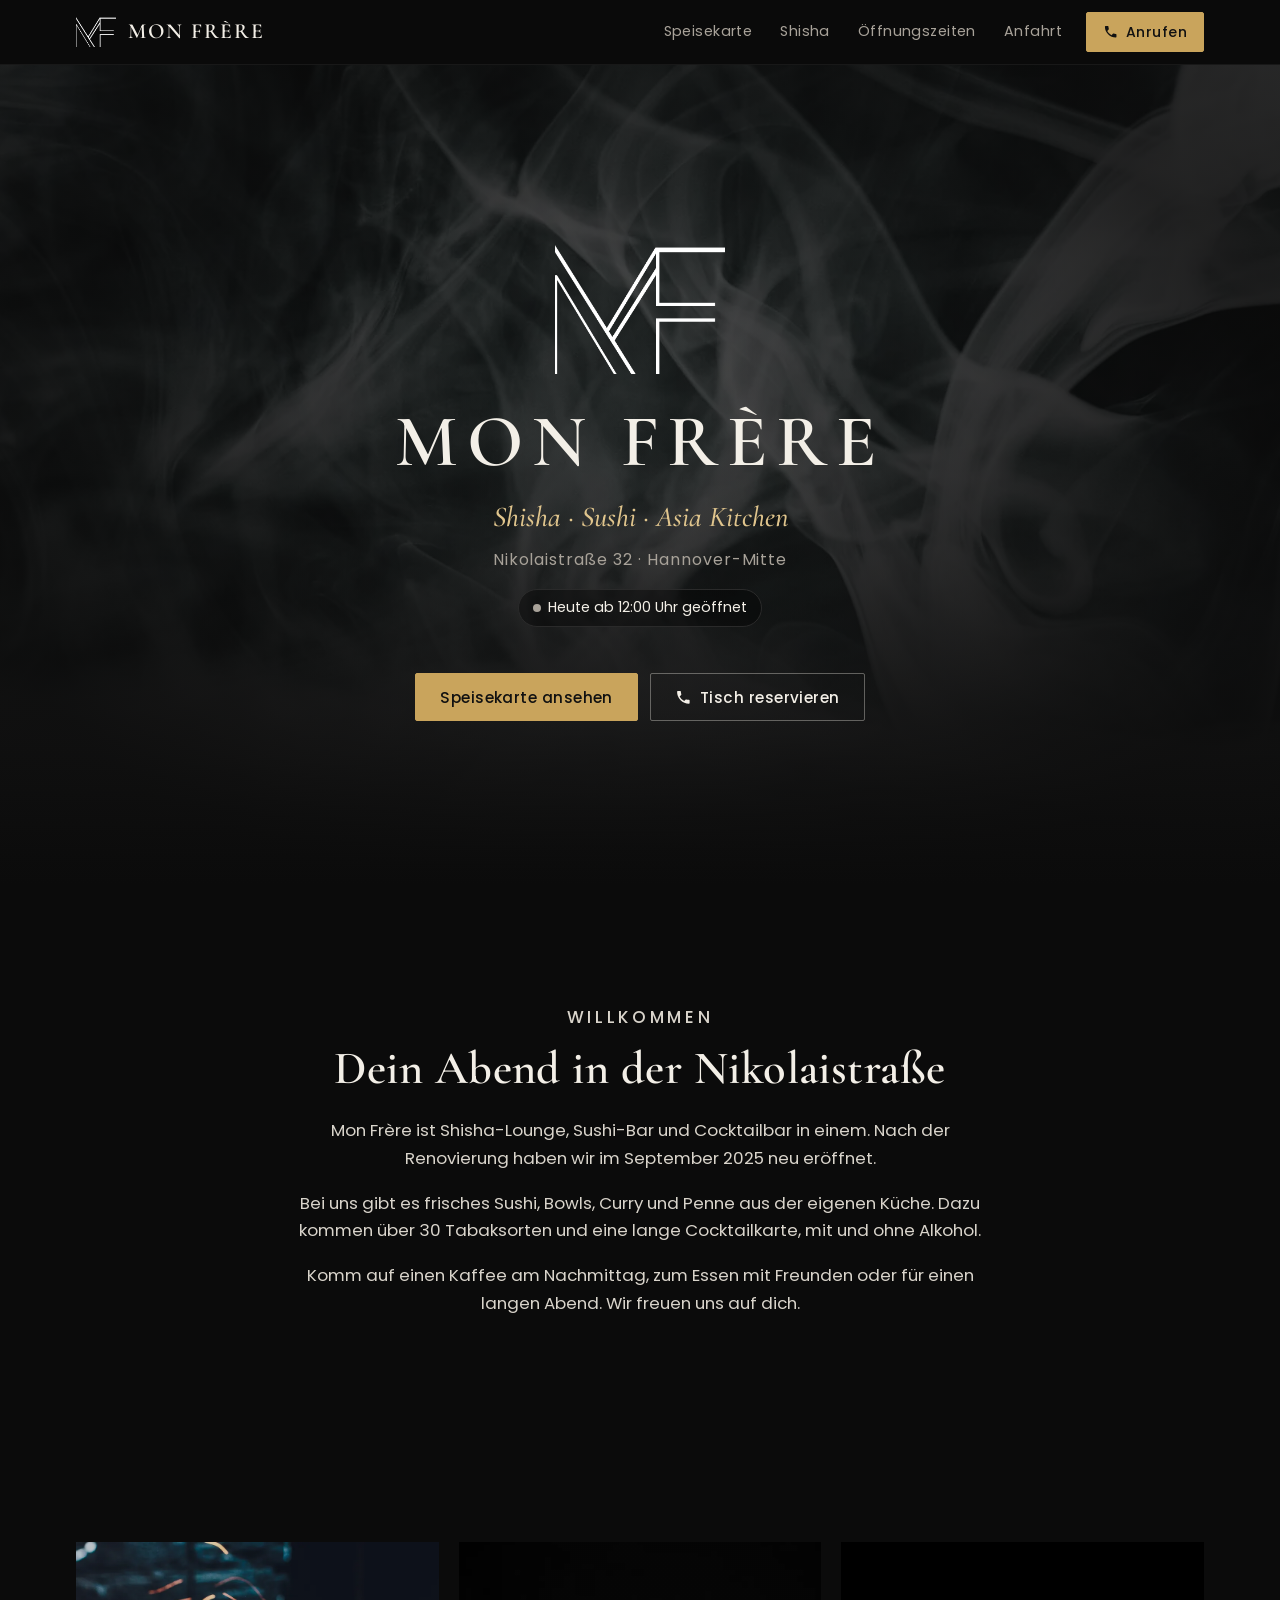
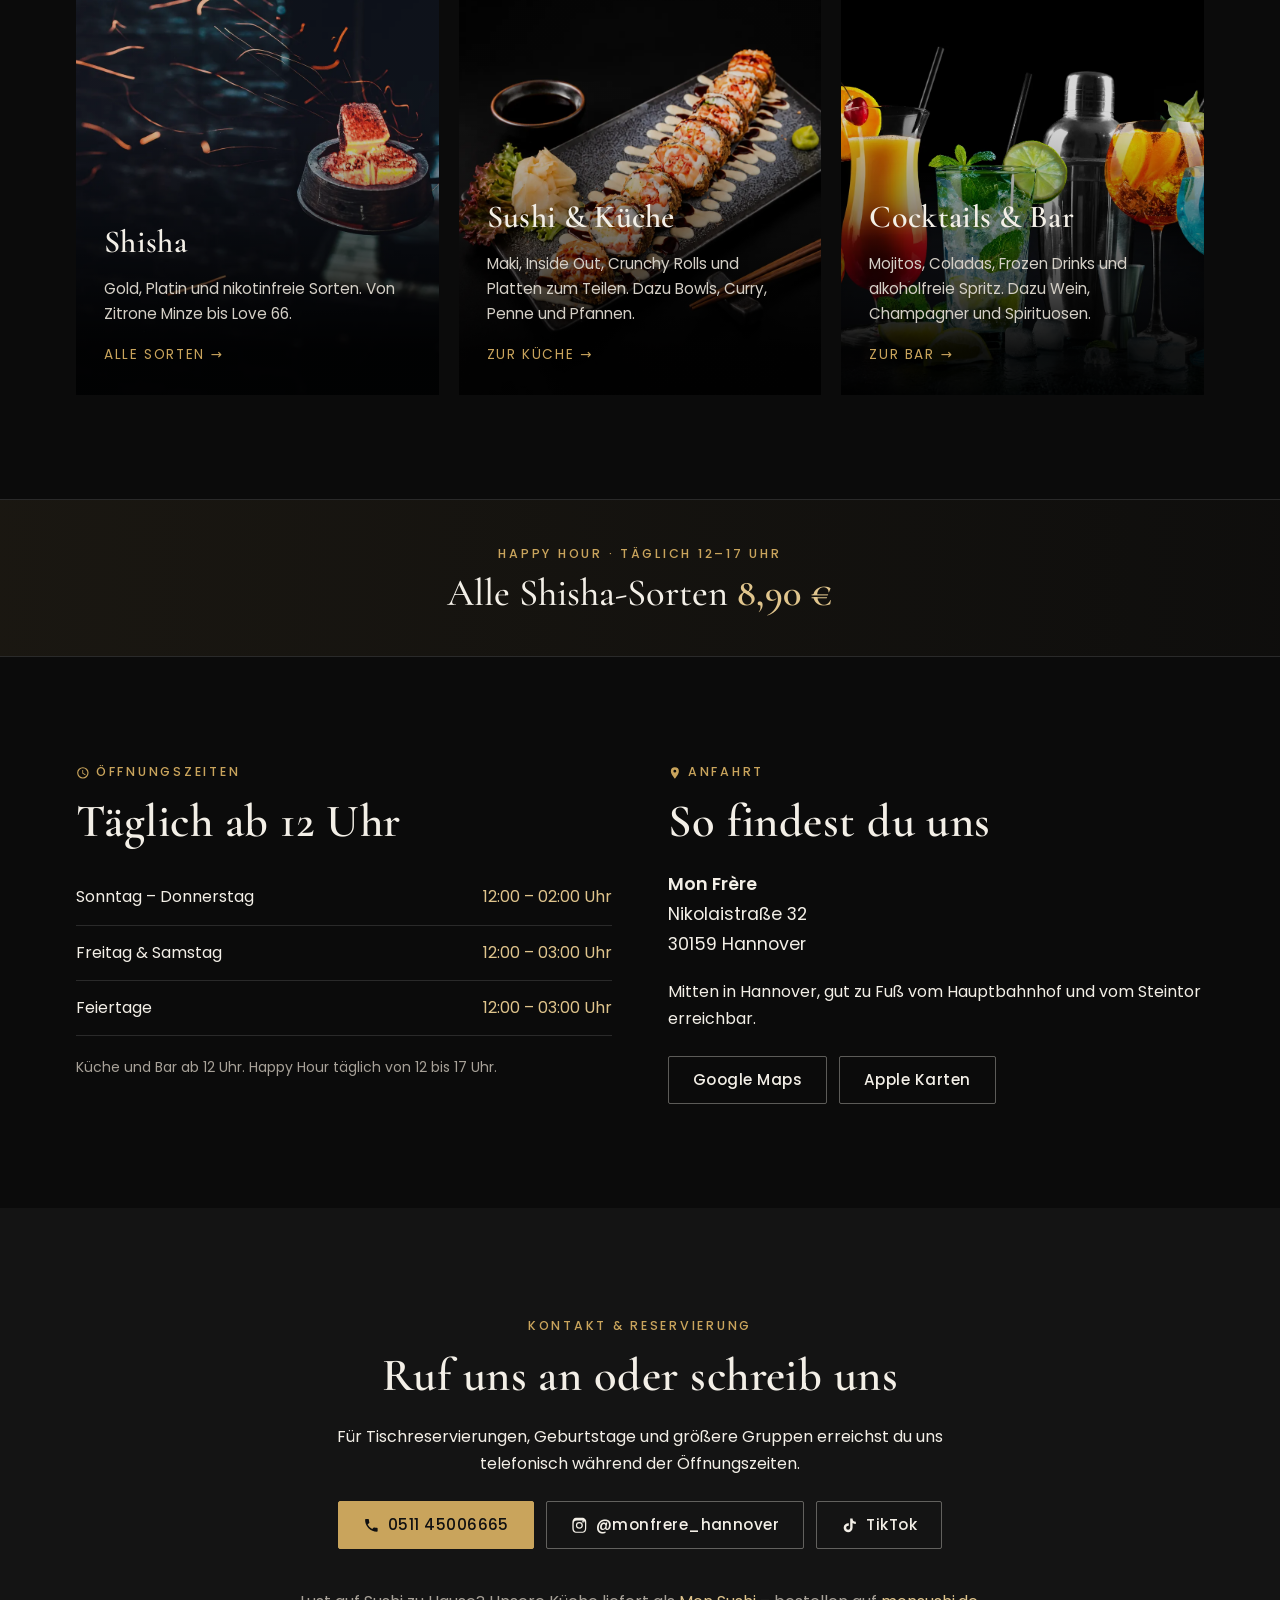
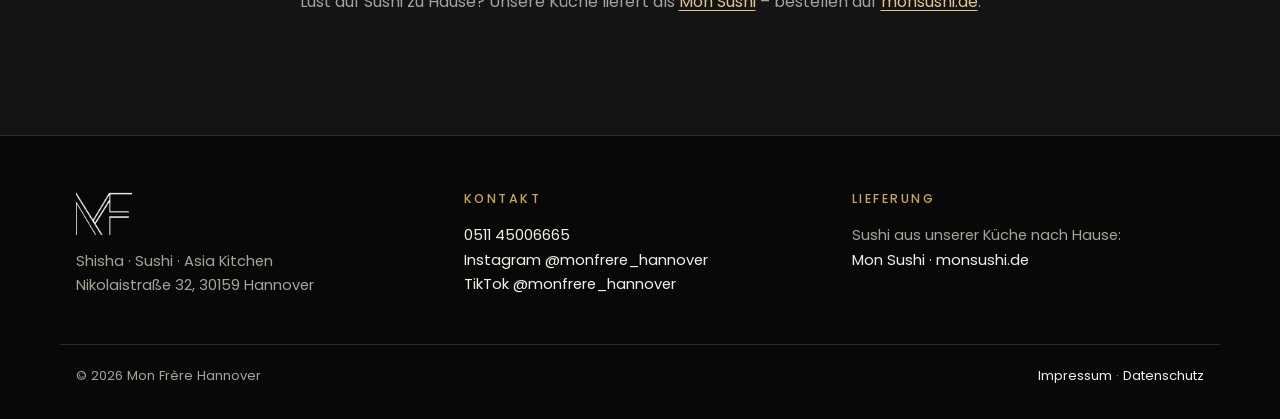
==== commit 90a93c83: "Zeile unter Mon Frère: Shisha · Sushi · Asia Kitchen Co-Authored-By: Claude Opus 5.5 (1M context) <n" ====
--- a/index.html
+++ b/index.html
@@ -3,14 +3,14 @@
 <head>
 <meta charset="utf-8">
 <meta name="viewport" content="width=device-width, initial-scale=1">
-<title>Mon Frère Hannover – Shisha, Sushi &amp; Cocktails in der Nikolaistraße</title>
+<title>Mon Frère Hannover – Shisha, Sushi &amp; Asia Kitchen in der Nikolaistraße</title>
 <meta name="description" content="Mon Frère in Hannover-Mitte: Shisha-Lounge mit Sushi, Bowls und Cocktails in der Nikolaistraße 32. Täglich ab 12 Uhr geöffnet, Happy Hour bis 17 Uhr.">
 <link rel="canonical" href="https://monfrere-hannover.de/">
 <meta name="theme-color" content="#0b0b0b">
 <meta property="og:type" content="website">
 <meta property="og:locale" content="de_DE">
 <meta property="og:site_name" content="Mon Frère Hannover">
-<meta property="og:title" content="Mon Frère Hannover – Shisha, Sushi &amp; Cocktails in der Nikolaistraße">
+<meta property="og:title" content="Mon Frère Hannover – Shisha, Sushi &amp; Asia Kitchen in der Nikolaistraße">
 <meta property="og:description" content="Mon Frère in Hannover-Mitte: Shisha-Lounge mit Sushi, Bowls und Cocktails in der Nikolaistraße 32. Täglich ab 12 Uhr geöffnet, Happy Hour bis 17 Uhr.">
 <meta property="og:url" content="https://monfrere-hannover.de/">
 <meta property="og:image" content="https://monfrere-hannover.de/assets/img/og-bild.jpg">
@@ -39,7 +39,7 @@
   <div class="held__innen">
     <img class="held__logo" src="assets/img/logo-mf.png" alt="" width="180" height="137">
     <h1>Mon Frère</h1>
-    <p class="held__zeile">Shisha · Sushi · Cocktails</p>
+    <p class="held__zeile">Shisha · Sushi · Asia Kitchen</p>
     <p class="held__ort">Nikolaistraße 32 · Hannover-Mitte</p>
     <p class="status" id="jetzt" hidden></p>
     <div class="held__knoepfe">
@@ -140,7 +140,7 @@
   <div class="fuss__innen">
     <div class="fuss__marke">
       <img src="assets/img/logo-mf.png" alt="Mon Frère" width="64" height="48">
-      <p>Shisha · Sushi · Cocktails<br>Nikolaistraße 32, 30159 Hannover</p>
+      <p>Shisha · Sushi · Asia Kitchen<br>Nikolaistraße 32, 30159 Hannover</p>
     </div>
     <div class="fuss__spalte">
       <h2>Kontakt</h2>
